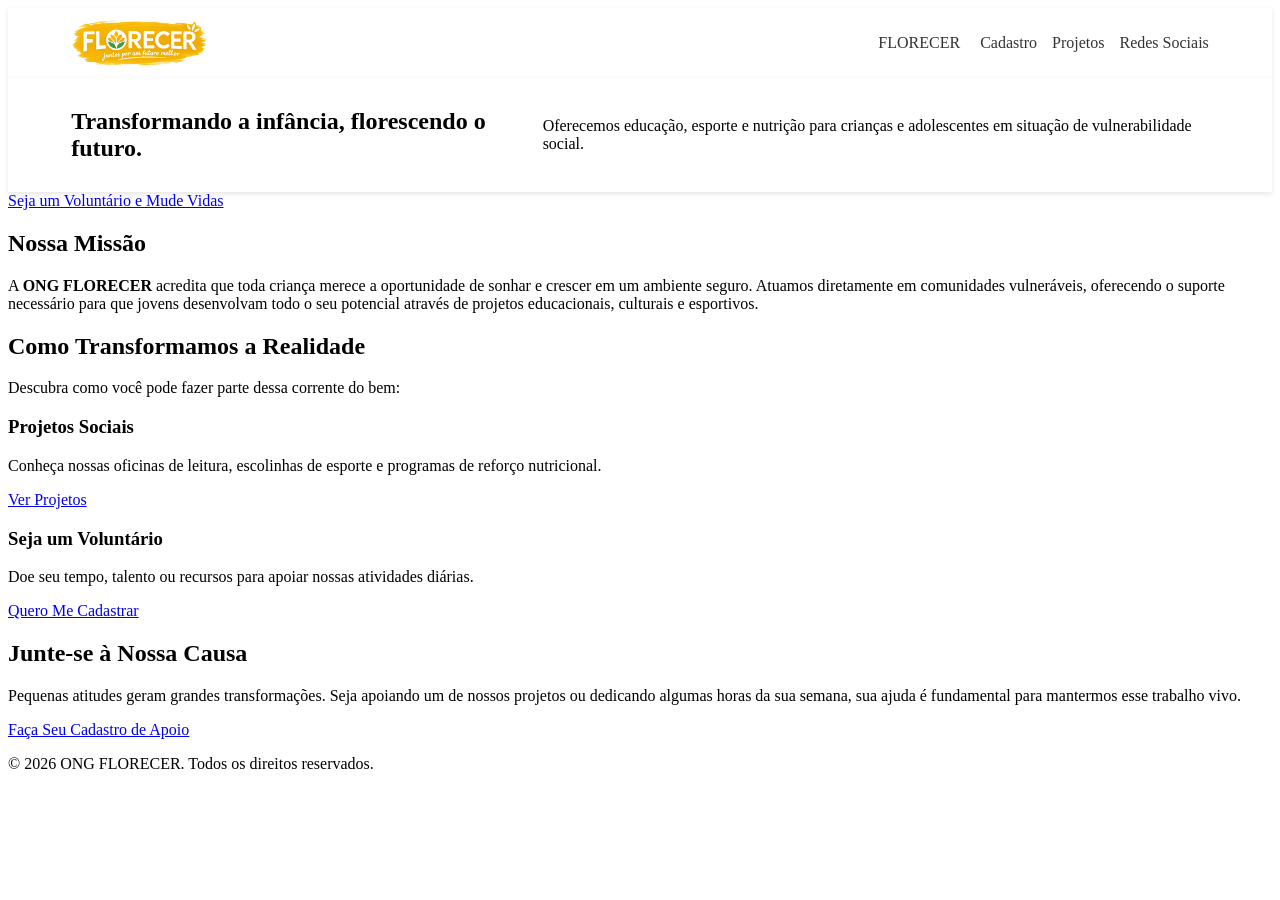
==== index.html @ 0668fda2 "melhorando o site com paginas relacionadas." ====
<!DOCTYPE html>
<html lang="pt-BR">

<head>
    <meta charset="UTF-8">
    <meta name="viewport" content="width=device-width, initial-scale=1.0">
    <link rel="stylesheet" href="../style/style.css">

    <title>ONG FLORECER - Transformando Vidas e Construindo Futuros</title>
</head>

<body>
    <!-- Cabeçalho Principal -->
    <header>
        <img src="../img/florecerTransparente.png" alt="Logo ONG FLORECER">
        <nav>
            <a href="index.html" class="brand-title">FLORECER</a>
            <ul>              
                <li><a href="pages/cadastro.html">Cadastro</a></li>
                <li><a href="pages/projetos.html">Projetos</a></li>
                <li><a href="pages/redes-sociais.html">Redes Sociais</a></li>
            </ul>
        </nav>
    </header>

    <main>
        <!-- Seção Hero: O primeiro impacto visual e emocional -->
        <section class="hero">
            <header>
                <h1>Transformando a infância, florescendo o futuro.</h1>
                <p class="subtitle">
                    Oferecemos educação, esporte e nutrição para crianças e adolescentes em situação de vulnerabilidade social.
                </p>
            </header>

            <div class="cta-box">
                <a href="pages/cadastro.html" class="btn-primary">
                    Seja um Voluntário e Mude Vidas
                </a>
            </div>
        </section>

        <!-- Seção Quem Somos: Foco na missão -->
        <section class="sobre-nos">
            <h2>Nossa Missão</h2>
            <p>
                A <strong>ONG FLORECER</strong> acredita que toda criança merece a oportunidade de sonhar e crescer em um ambiente seguro. Atuamos diretamente em comunidades vulneráveis, oferecendo o suporte necessário para que jovens desenvolvam todo o seu potencial através de projetos educacionais, culturais e esportivos.
            </p>
        </section>

        <!-- Seção O Que Fazemos: Mostra os pilares de atuação -->
        <section class="pilares">
            <h2>Como Transformamos a Realidade</h2>
            <p>Descubra como você pode fazer parte dessa corrente do bem:</p>

            <div class="pilares-links">
                <article class="pilar-card">
                    <h3>Projetos Sociais</h3>
                    <p>Conheça nossas oficinas de leitura, escolinhas de esporte e programas de reforço nutricional.</p>
                    <a href="pages/projetos.html">Ver Projetos</a>
                </article>

                <article class="pilar-card">
                    <h3>Seja um Voluntário</h3>
                    <p>Doe seu tempo, talento ou recursos para apoiar nossas atividades diárias.</p>
                    <a href="pages/cadastro.html">Quero Me Cadastrar</a>
                </article>
            </div>
        </section>

        <!-- Seção Chamada Final para Ação -->
        <section class="contato-chamada">
            <h2>Junte-se à Nossa Causa</h2>
            <p>
                Pequenas atitudes geram grandes transformações. Seja apoiando um de nossos projetos ou dedicando algumas horas da sua semana, sua ajuda é fundamental para mantermos esse trabalho vivo.
            </p>
            <a href="pages/cadastro.html" class="btn-secondary">
                Faça Seu Cadastro de Apoio
            </a>
        </section>
    </main>

    <!-- Rodapé -->
    <footer>
        <p>
            &copy; 2026 ONG FLORECER. Todos os direitos reservados.
        </p>
    </footer>

    <!-- Scripts -->
    <script src="../js/script.js"></script>
</body>

</html>
---- style/style.css ----
/* 1. Estilização do Header (Container principal) */
header {
    display: flex;                  /* Coloca a imagem e o nav lado a lado */
    align-items: center;            /* Alinha verticalmente ao centro */
    justify-content: space-between; /* Espaça a logo à esquerda e o menu à direita */
    padding: 10px 5%;              /* Espaçamento interno (topo/baixo e laterais) */
    background-color: #fff;         /* Cor de fundo do cabeçalho */
    box-shadow: 0 2px 5px rgba(0,0,0,0.1); /* Sombra suave para dar acabamento */
}

/* 2. Estilização e Redimensionamento da Logo */
header img {
    height: 50px;                   /* Define uma altura fixa para a logo */
    width: auto;                    /* Mantém a proporção da imagem sem distorcer */
    object-fit: contain;            /* Garante o ajuste perfeito */
}

/* 3. Ajustes no Menu de Navegação */
header nav {
    display: flex;
    align-items: center;
    gap: 20px;                     /* Espaço entre o título/link da ONG e a lista */
}

/* Estilização da lista de links */
header nav ul {
    display: flex;                  /* Coloca os itens do menu em linha */
    list-style: none;               /* Remove as bolinhas da lista */
    margin: 0;
    padding: 0;
    gap: 15px;                      /* Espaçamento entre cada item do menu */
}

/* Estilização dos links */
header nav a {
    text-decoration: none;          /* Remove o sublinhado padrão dos links */
    color: #333;                    /* Cor do texto */
    font-weight: 500;
    transition: color 0.3s ease;
}

header nav a:hover {
    color: #f1c40f;                 /* Cor ao passar o mouse (ex: amarelo da sua marca) */
}
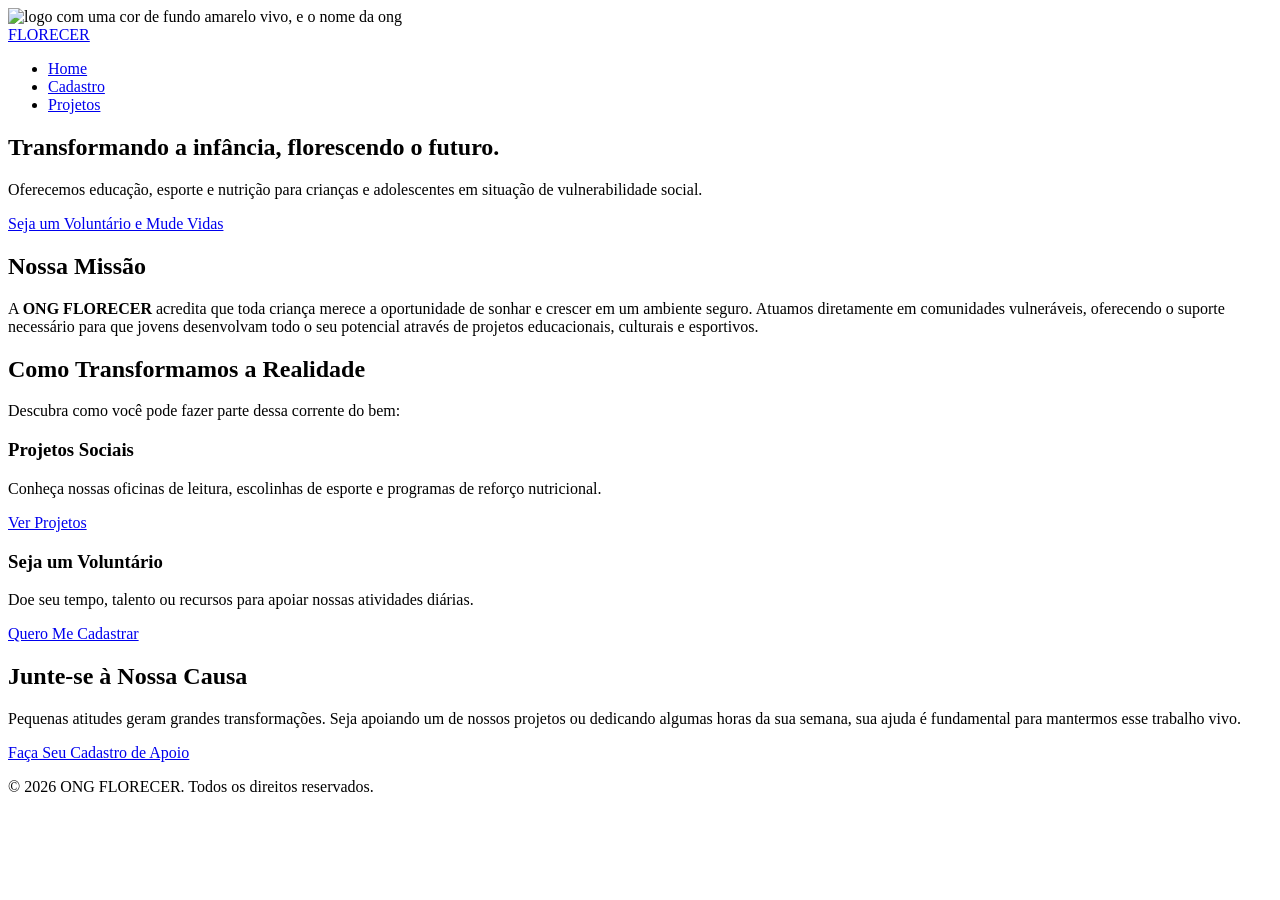
==== commit ffc0dbd4: "Melhorando com css esse site que estou criando para faculdade" ====
--- a/index.html
+++ b/index.html
@@ -4,7 +4,7 @@
 <head>
     <meta charset="UTF-8">
     <meta name="viewport" content="width=device-width, initial-scale=1.0">
-    <link rel="stylesheet" href="../style/style.css">
+    <link rel="stylesheet" href="../Site de ong/style/style.css">
 
     <title>ONG FLORECER - Transformando Vidas e Construindo Futuros</title>
 </head>
@@ -12,13 +12,14 @@
 <body>
     <!-- Cabeçalho Principal -->
     <header>
-        <img src="../img/florecerTransparente.png" alt="Logo ONG FLORECER">
+        <img src="../Site de ong/img/florecerTransparente.png" alt="logo com uma cor de fundo amarelo vivo, e o nome da ong">
         <nav>
-            <a href="index.html" class="brand-title">FLORECER</a>
-            <ul>              
-                <li><a href="pages/cadastro.html">Cadastro</a></li>
-                <li><a href="pages/projetos.html">Projetos</a></li>
-                <li><a href="pages/redes-sociais.html">Redes Sociais</a></li>
+            <a href="index.html">FLORECER</a>
+
+            <ul>
+                <li><a href="index.html">Home</a></li>
+                <li><a href="../Site de ong/pages/cadastro.html">Cadastro</a></li>
+                <li><a href="../Site de ong/pages/projetos.html">Projetos</a></li>
             </ul>
         </nav>
     </header>
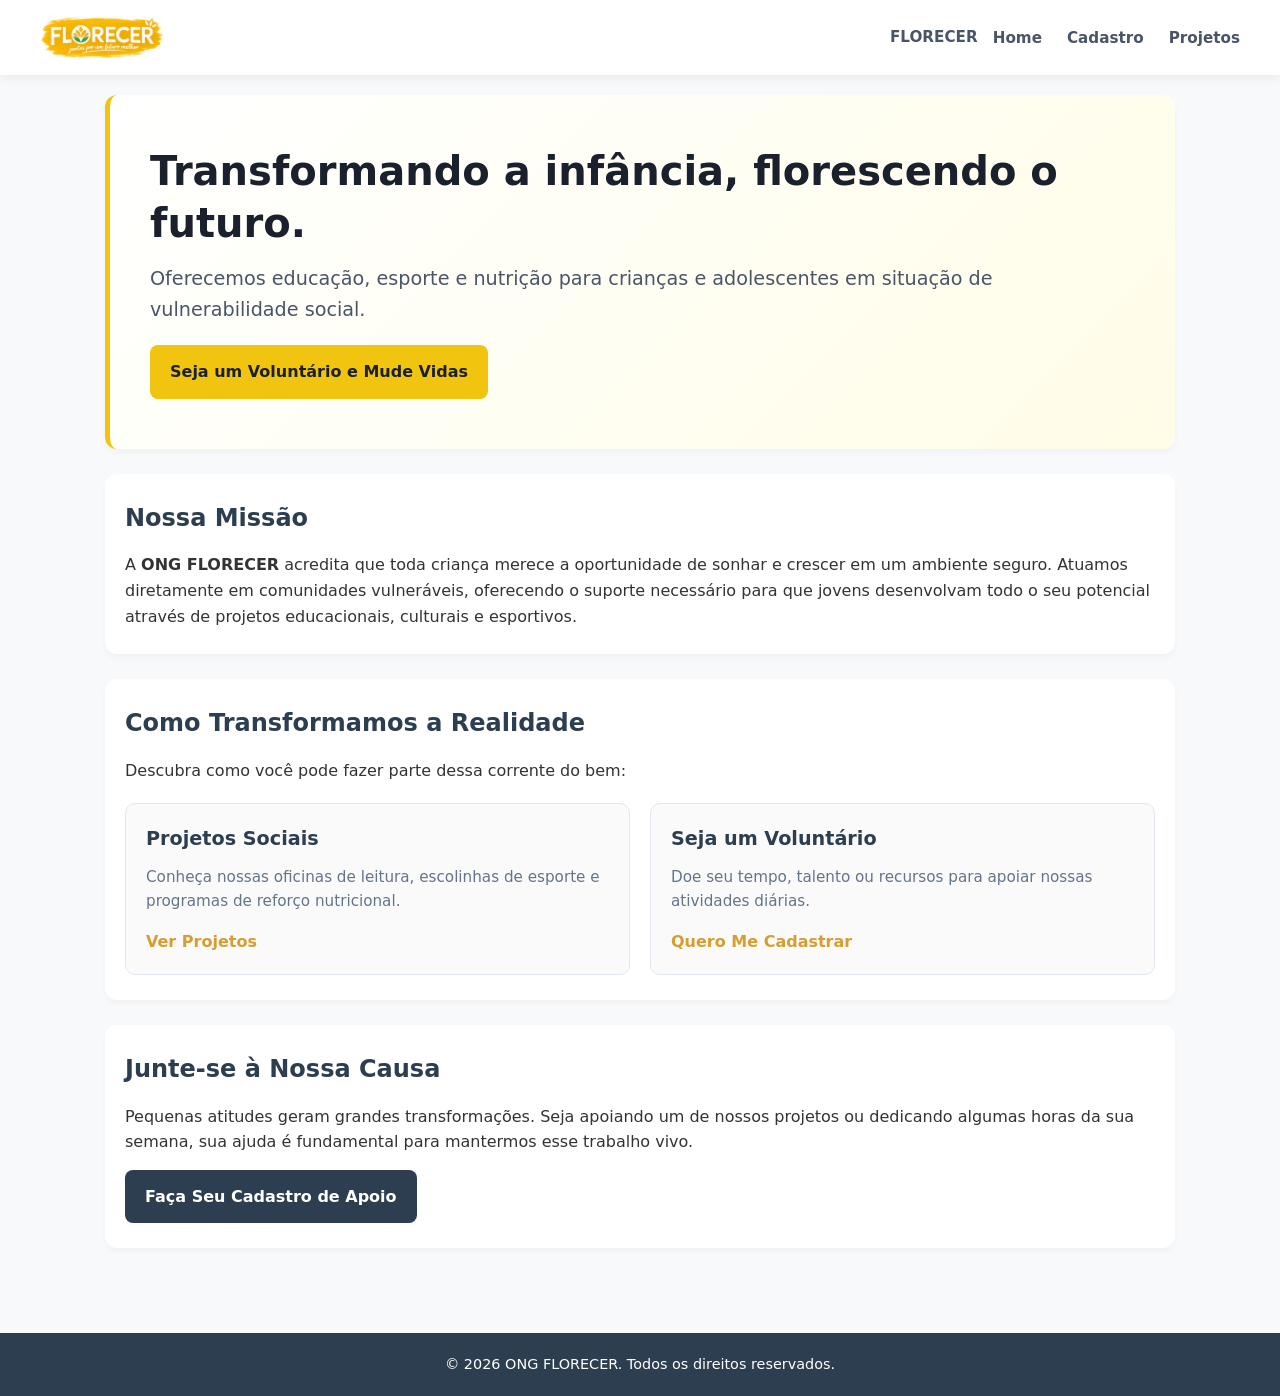
==== commit d342d5d7: "atualizando para hospedar" ====
--- a/index.html
+++ b/index.html
@@ -4,22 +4,22 @@
 <head>
     <meta charset="UTF-8">
     <meta name="viewport" content="width=device-width, initial-scale=1.0">
-    <link rel="stylesheet" href="../Site de ong/style/style.css">
+    <link rel="stylesheet" href="style/style.css">
 
-    <title>ONG FLORECER - Transformando Vidas e Construindo Futuros</title>
+    <title>ONG FLORECER - Transformando Vidas e Construindo Futuros.</title>
 </head>
 
 <body>
     <!-- Cabeçalho Principal -->
     <header>
-        <img src="../Site de ong/img/florecerTransparente.png" alt="logo com uma cor de fundo amarelo vivo, e o nome da ong">
+        <img src="img/florecerTransparente.png" alt="logo com uma cor de fundo amarelo vivo, e o nome da ong">
         <nav>
             <a href="index.html">FLORECER</a>
 
             <ul>
                 <li><a href="index.html">Home</a></li>
-                <li><a href="../Site de ong/pages/cadastro.html">Cadastro</a></li>
-                <li><a href="../Site de ong/pages/projetos.html">Projetos</a></li>
+                <li><a href="pages/cadastro.html">Cadastro</a></li>
+                <li><a href="pages/projetos.html">Projetos</a></li>
             </ul>
         </nav>
     </header>
@@ -89,7 +89,7 @@
     </footer>
 
     <!-- Scripts -->
-    <script src="../js/script.js"></script>
+    <script src="js/script.js"></script>
 </body>
 
 </html>
--- a/style/style.css
+++ b/style/style.css
@@ -0,0 +1,257 @@
+/* ==========================================
+   1. RESET & VARIÁVEIS GLOBAIS
+   ========================================== */
+* {
+    margin: 0;
+    padding: 0;
+    box-sizing: border-box;
+}
+
+body {
+    font-family: 'Segoe UI', system-ui, -apple-system, sans-serif;
+    line-height: 1.6;
+    color: #333333;
+    background-color: #f8f9fa;
+}
+
+/* ==========================================
+   2. CABEÇALHO & NAVEGAÇÃO RESPONSIVA
+   ========================================== */
+header {
+    background-color: #ffffff;
+    padding: 12px 20px;
+    display: flex;
+    flex-wrap: wrap; /* Impede que os itens estourem a tela em celulares pequenos */
+    align-items: center;
+    justify-content: space-between;
+    box-shadow: 0 2px 10px rgba(0, 0, 0, 0.08);
+    position: sticky;
+    top: 0;
+    z-index: 100;
+}
+
+header img {
+    height: 45px;
+    width: auto;
+    object-fit: contain;
+}
+
+header nav {
+    display: flex;
+    align-items: center;
+    gap: 15px;
+    flex-wrap: wrap;
+}
+
+.brand-title {
+    font-weight: 700;
+    font-size: 1.2rem;
+    color: #2c3e50;
+    text-decoration: none;
+    display: none; /* Escondido em celular para poupar espaço; visível em telas maiores */
+}
+
+header nav ul {
+    display: flex;
+    list-style: none;
+    gap: 12px;
+    padding: 0;
+    margin: 0;
+}
+
+header nav a {
+    text-decoration: none;
+    color: #4a5568;
+    font-weight: 600;
+    font-size: 0.95rem;
+    transition: color 0.2s ease;
+}
+
+header nav a:hover {
+    color: #f1c40f;
+}
+
+/* ==========================================
+   3. CONTAINER PRINCIPAL E SEÇÕES
+   ========================================== */
+main {
+    max-width: 1100px;
+    margin: 0 auto;
+    padding: 20px 15px;
+}
+
+section {
+    background-color: #ffffff;
+    padding: 25px 20px;
+    margin-bottom: 25px;
+    border-radius: 12px;
+    box-shadow: 0 4px 6px rgba(0, 0, 0, 0.03);
+}
+
+section h2 {
+    color: #2c3e50;
+    font-size: 1.5rem;
+    margin-bottom: 15px;
+}
+
+/* ==========================================
+   4. SEÇÃO HERO (MENSAGEM DE IMPACTO)
+   ========================================== */
+.hero {
+    background: linear-gradient(135deg, #ffffff 0%, #fffde7 100%);
+    border-left: 5px solid #f1c40f;
+    padding: 30px 20px;
+}
+
+.hero header {
+    background: transparent;
+    box-shadow: none;
+    padding: 0;
+    display: flex;
+    flex-direction: column;
+    align-items: flex-start;
+    position: static;
+}
+
+.hero h1 {
+    font-size: 1.75rem;
+    color: #1a202c;
+    line-height: 1.3;
+    margin-bottom: 15px;
+}
+
+.hero .subtitle {
+    font-size: 1rem;
+    color: #4a5568;
+    margin-bottom: 20px;
+}
+
+/* ==========================================
+   5. BOTÕES (CTAs)
+   ========================================== */
+.btn-primary, .btn-secondary {
+    display: block; /* No mobile, ocupa a largura total para fácil toque */
+    width: 100%;
+    text-align: center;
+    background-color: #f1c40f;
+    color: #1a202c;
+    font-weight: 700;
+    padding: 14px 20px;
+    border-radius: 8px;
+    text-decoration: none;
+    transition: transform 0.2s ease, background-color 0.2s ease;
+}
+
+.btn-secondary {
+    background-color: #2c3e50;
+    color: #ffffff;
+    margin-top: 15px;
+}
+
+.btn-primary:hover {
+    background-color: #e0b000;
+    transform: translateY(-2px);
+}
+
+.btn-secondary:hover {
+    background-color: #1a252f;
+    transform: translateY(-2px);
+}
+
+/* ==========================================
+   6. PILARES / CARDS DE PROJETOS E VOLUNTARIADO
+   ========================================== */
+.pilares-links {
+    display: flex;
+    flex-direction: column;
+    gap: 20px;
+    margin-top: 20px;
+}
+
+.pilar-card {
+    border: 1px solid #e2e8f0;
+    border-radius: 10px;
+    padding: 20px;
+    background-color: #fafafa;
+    display: flex;
+    flex-direction: column;
+    justify-content: space-between;
+}
+
+.pilar-card h3 {
+    color: #2c3e50;
+    font-size: 1.2rem;
+    margin-bottom: 10px;
+}
+
+.pilar-card p {
+    color: #64748b;
+    font-size: 0.95rem;
+    margin-bottom: 15px;
+}
+
+.pilar-card a {
+    color: #d69e2e;
+    font-weight: 700;
+    text-decoration: none;
+}
+
+.pilar-card a:hover {
+    text-decoration: underline;
+}
+
+/* ==========================================
+   7. RODAPÉ
+   ========================================== */
+footer {
+    text-align: center;
+    padding: 20px;
+    background-color: #2c3e50;
+    color: #ffffff;
+    font-size: 0.9rem;
+    margin-top: 40px;
+}
+
+/* ==========================================
+   8. MEDIA QUERIES (TABLETS E DESKTOPS)
+   ========================================== */
+
+/* Telas a partir de 768px (Tablets e Notebooks) */
+@media (min-width: 768px) {
+    header {
+        padding: 15px 40px;
+    }
+
+    .brand-title {
+        display: inline-block; /* Exibe o nome ao lado do logo */
+    }
+
+    header nav ul {
+        gap: 25px;
+    }
+
+    .hero {
+        padding: 50px 40px;
+    }
+
+    .hero h1 {
+        font-size: 2.5rem;
+    }
+
+    .hero .subtitle {
+        font-size: 1.2rem;
+    }
+
+    /* Botões deixam de ocupar 100% da tela */
+    .btn-primary, .btn-secondary {
+        display: inline-block;
+        width: auto;
+    }
+
+    /* Cards lado a lado usando Grid */
+    .pilares-links {
+        display: grid;
+        grid-template-columns: 1fr 1fr;
+        gap: 20px;
+    }
+}
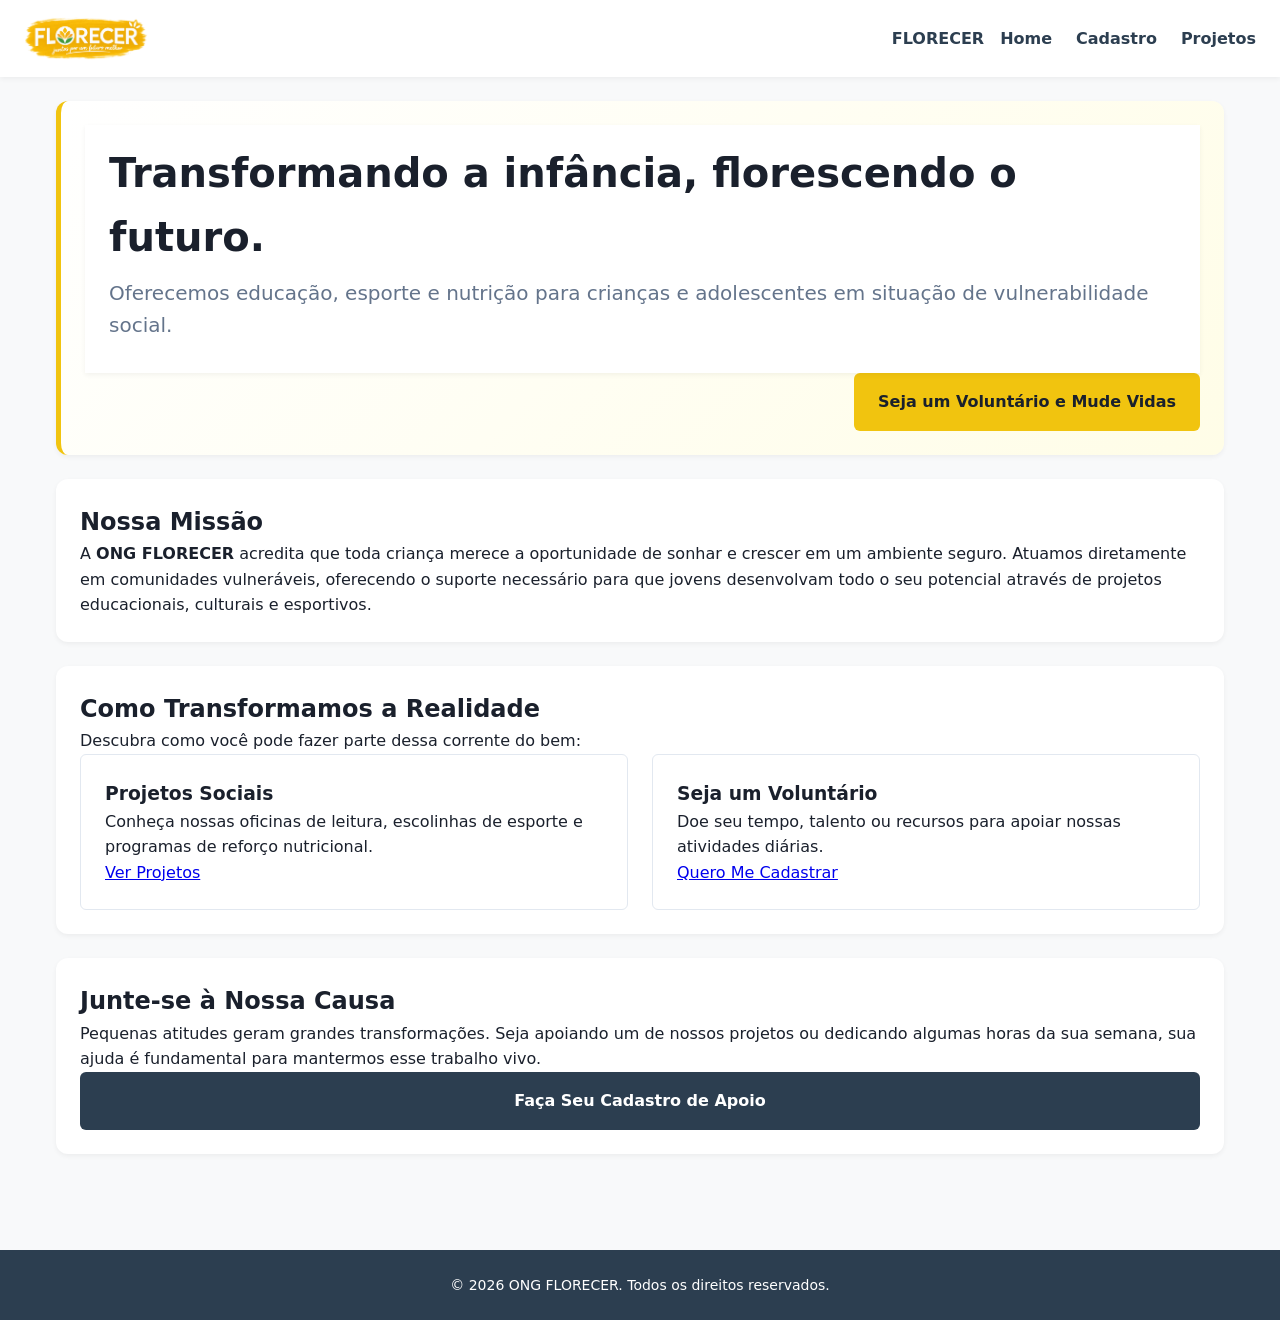
==== commit b9feb0f3: "adicionando css na página para melhlor apresentação." ====
--- a/index.html
+++ b/index.html
@@ -89,7 +89,7 @@
     </footer>
 
     <!-- Scripts -->
-    <script src="js/script.js"></script>
+    <!--<script src="js/script.js"></script>-->
 </body>
 
 </html>
--- a/style/style.css
+++ b/style/style.css
@@ -1,30 +1,84 @@
-/* ==========================================
-   1. RESET & VARIÁVEIS GLOBAIS
-   ========================================== */
-* {
+/* ==========================================================================
+   1. SISTEMA DE DESIGN & VARIÁVEIS CUSTOMIZADAS (DESIGN SYSTEM)
+   ========================================================================== */
+:root {
+    /* Paleta de Cores */
+    --color-primary: #f1c40f;          /* Amarelo ONG Florecer */
+    --color-primary-hover: #d69e2e;    /* Amarelo Dark */
+    --color-secondary: #2c3e50;        /* Azul Escuro / Texto Principal */
+    --color-secondary-hover: #1a252f;
+    --color-bg-body: #f8f9fa;          /* Fundo da página */
+    --color-bg-card: #ffffff;          /* Fundo dos cards e seções */
+    --color-text-dark: #1a202c;
+    --color-text-muted: #64748b;
+    --color-border: #e2e8f0;
+
+    /* Escala Tipográfica (Escalável via rem) */
+    --font-family: 'Segoe UI', system-ui, -apple-system, sans-serif;
+    --font-size-base: 1rem;            /* 16px por padrão */
+    --font-size-sm: 0.875rem;          /* 14px */
+    --font-size-lg: 1.25rem;           /* 20px */
+    --font-size-xl: 1.75rem;           /* 28px */
+    --font-size-xxl: 2.5rem;           /* 40px */
+
+    /* Espaçamento Modular (Escala base 8px) */
+    --space-xs: 0.5rem;   /* 8px */
+    --space-sm: 1rem;     /* 16px */
+    --space-md: 1.5rem;   /* 24px */
+    --space-lg: 2rem;     /* 32px */
+    --space-xl: 3rem;     /* 48px */
+
+    /* Bordas e Sombras */
+    --radius-sm: 6px;
+    --radius-md: 12px;
+    --shadow-sm: 0 2px 5px rgba(0, 0, 0, 0.05);
+    --shadow-md: 0 4px 12px rgba(0, 0, 0, 0.08);
+
+    /* Grid System */
+    --grid-gap: var(--space-sm);
+}
+
+/* ==========================================================================
+   2. REGRAS GLOBAIS & RESET
+   ========================================================================== */
+*, *::before, *::after {
     margin: 0;
     padding: 0;
     box-sizing: border-box;
 }
 
+html {
+    font-size: 100%; /* Garante a acessibilidade mantendo a preferência do usuário */
+    scroll-behavior: smooth;
+}
+
 body {
-    font-family: 'Segoe UI', system-ui, -apple-system, sans-serif;
+    font-family: var(--font-family);
+    font-size: var(--font-size-base);
     line-height: 1.6;
-    color: #333333;
-    background-color: #f8f9fa;
-}
-
-/* ==========================================
-   2. CABEÇALHO & NAVEGAÇÃO RESPONSIVA
-   ========================================== */
+    color: var(--color-text-dark);
+    background-color: var(--color-bg-body);
+}
+
+img {
+    max-width: 100%;
+    height: auto;
+    display: block;
+}
+
+/* ==========================================================================
+   3. FLEXBOX: COMPONENTES DE INTERFACE & ALINHAMENTOS MICROS
+   ========================================================================== */
+
+/* Header & Nav com Flexbox */
 header {
-    background-color: #ffffff;
-    padding: 12px 20px;
-    display: flex;
-    flex-wrap: wrap; /* Impede que os itens estourem a tela em celulares pequenos */
+    background-color: var(--color-bg-card);
+    padding: var(--space-sm) var(--space-md);
+    display: flex;
+    flex-wrap: wrap;
     align-items: center;
     justify-content: space-between;
-    box-shadow: 0 2px 10px rgba(0, 0, 0, 0.08);
+    box-shadow: var(--shadow-sm);
     position: sticky;
     top: 0;
     z-index: 100;
@@ -33,225 +87,208 @@
 header img {
     height: 45px;
     width: auto;
-    object-fit: contain;
 }
 
 header nav {
     display: flex;
     align-items: center;
-    gap: 15px;
-    flex-wrap: wrap;
-}
-
-.brand-title {
-    font-weight: 700;
-    font-size: 1.2rem;
-    color: #2c3e50;
-    text-decoration: none;
-    display: none; /* Escondido em celular para poupar espaço; visível em telas maiores */
+    gap: var(--space-sm);
 }
 
 header nav ul {
     display: flex;
     list-style: none;
-    gap: 12px;
-    padding: 0;
-    margin: 0;
+    gap: var(--space-sm);
 }
 
 header nav a {
     text-decoration: none;
-    color: #4a5568;
+    color: var(--color-secondary);
     font-weight: 600;
-    font-size: 0.95rem;
     transition: color 0.2s ease;
 }
 
 header nav a:hover {
-    color: #f1c40f;
-}
-
-/* ==========================================
-   3. CONTAINER PRINCIPAL E SEÇÕES
-   ========================================== */
+    color: var(--color-primary-hover);
+}
+
+/* Botões de Ação (CTAs) */
+.btn-primary, .btn-secondary {
+    display: flex;
+    align-items: center;
+    justify-content: center;
+    width: 100%;
+    padding: var(--space-sm) var(--space-md);
+    font-weight: 700;
+    border-radius: var(--radius-sm);
+    text-decoration: none;
+    border: none;
+    cursor: pointer;
+    transition: transform 0.2s ease, background-color 0.2s ease;
+}
+
+.btn-primary {
+    background-color: var(--color-primary);
+    color: var(--color-text-dark);
+}
+
+.btn-secondary {
+    background-color: var(--color-secondary);
+    color: #ffffff;
+}
+
+.btn-primary:hover {
+    background-color: var(--color-primary-hover);
+    transform: translateY(-2px);
+}
+
+.btn-secondary:hover {
+    background-color: var(--color-secondary-hover);
+    transform: translateY(-2px);
+}
+
+/* Formulário de Cadastro com Flexbox */
+form fieldset {
+    border: 1px solid var(--color-border);
+    border-radius: var(--radius-sm);
+    padding: var(--space-md);
+    display: flex;
+    flex-direction: column;
+    gap: var(--space-sm);
+}
+
+form label {
+    font-weight: 600;
+    color: var(--color-secondary);
+}
+
+form input {
+    width: 100%;
+    padding: 10px 14px;
+    border: 1px solid var(--color-border);
+    border-radius: var(--radius-sm);
+    font-size: var(--font-size-base);
+}
+
+/* ==========================================================================
+   4. SISTEMA MACRO DE LAYOUT: GRID DE 12 COLUNAS & BREAKPOINTS ESTREITOS
+   ========================================================================== */
+
+/* Container Principal */
 main {
-    max-width: 1100px;
+    max-width: 1200px;
     margin: 0 auto;
-    padding: 20px 15px;
-}
-
+    padding: var(--space-md) var(--space-sm);
+}
+
+/* Estrutura Macro em Grid 12 Colunas (Mobile First: 1 coluna por padrão) */
+.grid-container, 
+.pilares-links,
+.projetos-grid {
+    display: grid;
+    grid-template-columns: repeat(12, 1fr);
+    gap: var(--grid-gap);
+}
+
+/* Seções Padrão */
 section {
-    background-color: #ffffff;
-    padding: 25px 20px;
-    margin-bottom: 25px;
-    border-radius: 12px;
-    box-shadow: 0 4px 6px rgba(0, 0, 0, 0.03);
-}
-
-section h2 {
-    color: #2c3e50;
-    font-size: 1.5rem;
-    margin-bottom: 15px;
-}
-
-/* ==========================================
-   4. SEÇÃO HERO (MENSAGEM DE IMPACTO)
-   ========================================== */
-.hero {
+    background-color: var(--color-bg-card);
+    padding: var(--space-md);
+    margin-bottom: var(--space-md);
+    border-radius: var(--radius-md);
+    box-shadow: var(--shadow-sm);
+}
+
+/* Seção Hero */
+.hero, .hero-page {
     background: linear-gradient(135deg, #ffffff 0%, #fffde7 100%);
-    border-left: 5px solid #f1c40f;
-    padding: 30px 20px;
-}
-
-.hero header {
-    background: transparent;
-    box-shadow: none;
-    padding: 0;
-    display: flex;
-    flex-direction: column;
-    align-items: flex-start;
-    position: static;
-}
-
-.hero h1 {
-    font-size: 1.75rem;
-    color: #1a202c;
-    line-height: 1.3;
-    margin-bottom: 15px;
-}
-
-.hero .subtitle {
-    font-size: 1rem;
-    color: #4a5568;
-    margin-bottom: 20px;
-}
-
-/* ==========================================
-   5. BOTÕES (CTAs)
-   ========================================== */
-.btn-primary, .btn-secondary {
-    display: block; /* No mobile, ocupa a largura total para fácil toque */
-    width: 100%;
-    text-align: center;
-    background-color: #f1c40f;
-    color: #1a202c;
-    font-weight: 700;
-    padding: 14px 20px;
-    border-radius: 8px;
-    text-decoration: none;
-    transition: transform 0.2s ease, background-color 0.2s ease;
-}
-
-.btn-secondary {
-    background-color: #2c3e50;
-    color: #ffffff;
-    margin-top: 15px;
-}
-
-.btn-primary:hover {
-    background-color: #e0b000;
-    transform: translateY(-2px);
-}
-
-.btn-secondary:hover {
-    background-color: #1a252f;
-    transform: translateY(-2px);
-}
-
-/* ==========================================
-   6. PILARES / CARDS DE PROJETOS E VOLUNTARIADO
-   ========================================== */
-.pilares-links {
-    display: flex;
-    flex-direction: column;
-    gap: 20px;
-    margin-top: 20px;
-}
-
-.pilar-card {
-    border: 1px solid #e2e8f0;
-    border-radius: 10px;
-    padding: 20px;
-    background-color: #fafafa;
+    border-left: 5px solid var(--color-primary);
+}
+
+.hero h1, .hero-page h1 {
+    font-size: var(--font-size-xl);
+    margin-bottom: var(--space-xs);
+}
+
+.subtitle {
+    color: var(--color-text-muted);
+    font-size: var(--font-size-base);
+    margin-bottom: var(--space-sm);
+}
+
+/* Ocupação das Colunas no Grid (Por Padrão no Mobile = 12 colunas / Largura total) */
+.hero, .sobre-nos, .pilares, .contato-chamada, .sobre, .form-section, .projetos-container {
+    grid-column: span 12;
+}
+
+.pilar-card, .card-projeto {
+    grid-column: span 12;
+    border: 1px solid var(--color-border);
+    border-radius: var(--radius-sm);
+    padding: var(--space-md);
     display: flex;
     flex-direction: column;
     justify-content: space-between;
 }
 
-.pilar-card h3 {
-    color: #2c3e50;
-    font-size: 1.2rem;
-    margin-bottom: 10px;
-}
-
-.pilar-card p {
-    color: #64748b;
-    font-size: 0.95rem;
-    margin-bottom: 15px;
-}
-
-.pilar-card a {
-    color: #d69e2e;
-    font-weight: 700;
-    text-decoration: none;
-}
-
-.pilar-card a:hover {
-    text-decoration: underline;
-}
-
-/* ==========================================
-   7. RODAPÉ
-   ========================================== */
+/* Rodapé */
 footer {
     text-align: center;
-    padding: 20px;
-    background-color: #2c3e50;
+    padding: var(--space-md);
+    background-color: var(--color-secondary);
     color: #ffffff;
-    font-size: 0.9rem;
-    margin-top: 40px;
-}
-
-/* ==========================================
-   8. MEDIA QUERIES (TABLETS E DESKTOPS)
-   ========================================== */
-
-/* Telas a partir de 768px (Tablets e Notebooks) */
-@media (min-width: 768px) {
-    header {
-        padding: 15px 40px;
-    }
-
-    .brand-title {
-        display: inline-block; /* Exibe o nome ao lado do logo */
+    font-size: var(--font-size-sm);
+    margin-top: var(--space-xl);
+}
+
+/* ==========================================================================
+   5. BREAKPOINTS ESTREITOS (MEDIA QUERIES)
+   ========================================================================== */
+
+/* --- BREAKPOINT 1: TABLET (min-width: 768px) --- */
+@media screen and (min-width: 768px) {
+    :root {
+        --grid-gap: var(--space-md);
     }
 
     header nav ul {
-        gap: 25px;
-    }
-
-    .hero {
-        padding: 50px 40px;
-    }
-
+        gap: var(--space-md);
+    }
+
+    .btn-primary, .btn-secondary {
+        width: auto;
+    }
+
+    /* Cards ocupam 6 colunas cada no Tablet (lado a lado, 2 por linha) */
+    .pilar-card, .card-projeto {
+        grid-column: span 6;
+    }
+}
+
+/* --- BREAKPOINT 2: DESKTOP (min-width: 1024px) --- */
+@media screen and (min-width: 1024px) {
     .hero h1 {
-        font-size: 2.5rem;
+        font-size: var(--font-size-xxl);
     }
 
     .hero .subtitle {
-        font-size: 1.2rem;
-    }
-
-    /* Botões deixam de ocupar 100% da tela */
-    .btn-primary, .btn-secondary {
-        display: inline-block;
-        width: auto;
-    }
-
-    /* Cards lado a lado usando Grid */
-    .pilares-links {
-        display: grid;
-        grid-template-columns: 1fr 1fr;
-        gap: 20px;
+        font-size: var(--font-size-lg);
+    }
+
+    /* Na tela de projetos em Desktop, os 3 cards ocupam 4 colunas cada (12/3 = 4) */
+    .projetos-grid .card-projeto {
+        grid-column: span 4;
+    }
+
+    /* Ajustes na Hero para divisão 7 colunas (Texto) e 5 colunas (Ação) */
+    .hero header {
+        grid-column: span 7;
+    }
+
+    .hero .cta-box {
+        grid-column: span 5;
+        display: flex;
+        align-items: center;
+        justify-content: flex-end;
     }
 }
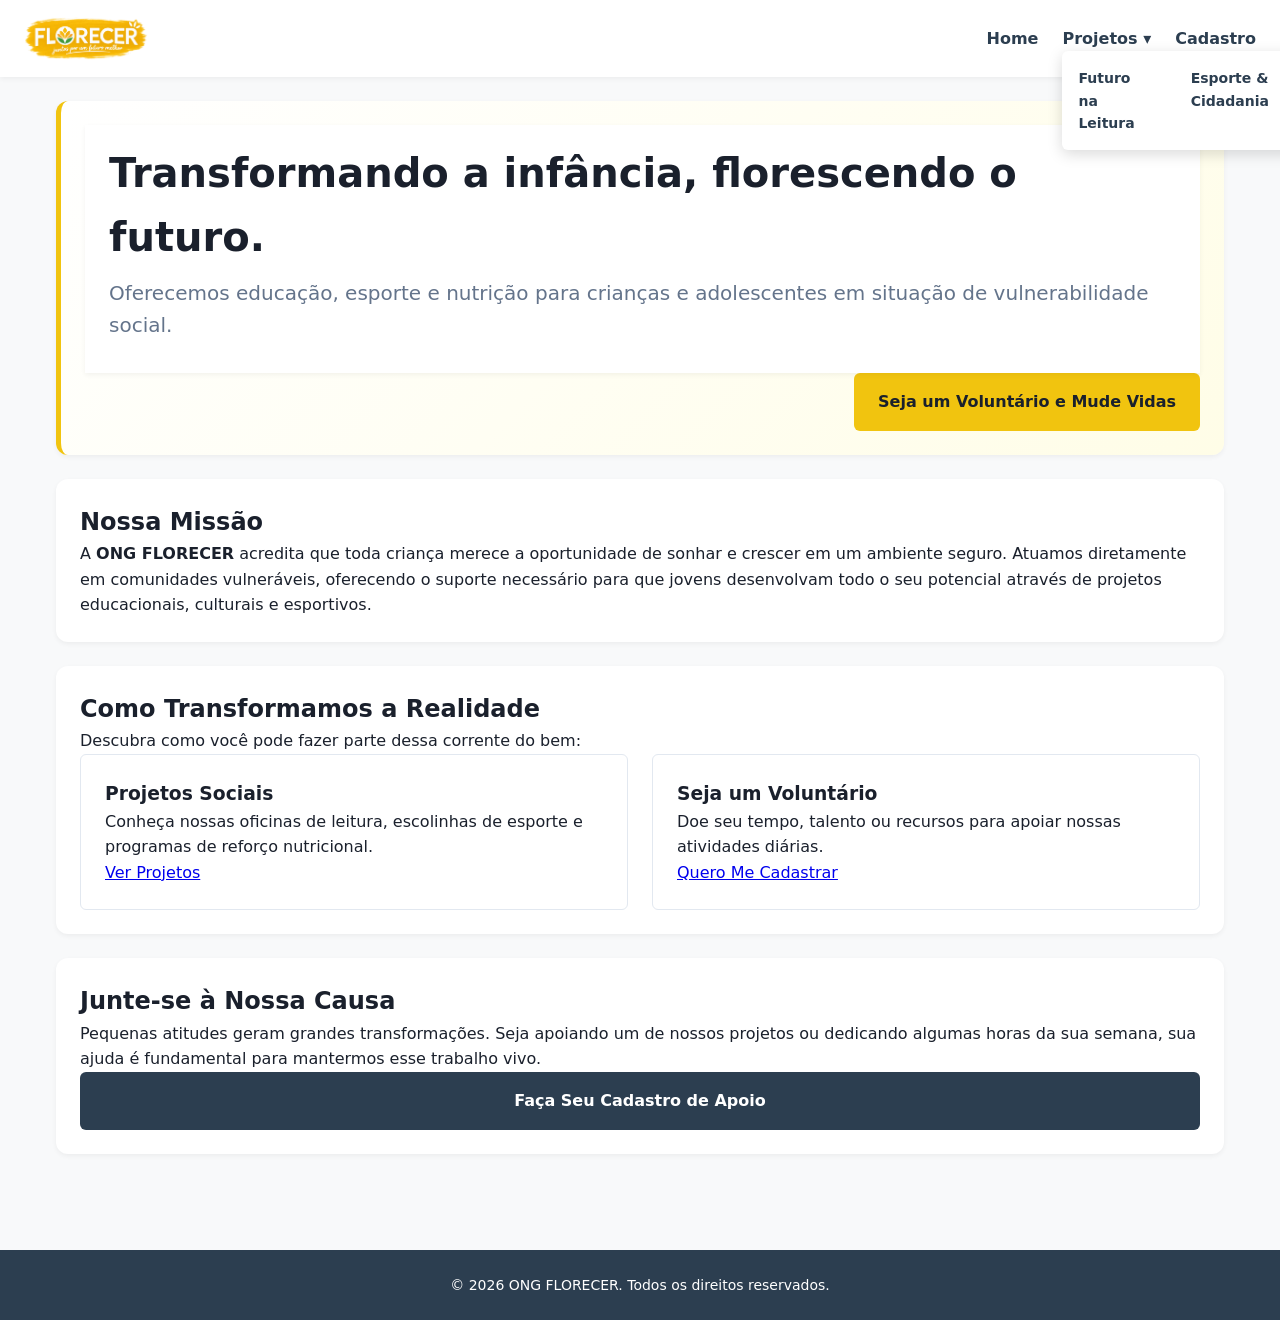
==== commit 5fc021d1: "atualizando o menu e sbmenu" ====
--- a/index.html
+++ b/index.html
@@ -10,19 +10,42 @@
 </head>
 
 <body>
-    <!-- Cabeçalho Principal -->
-    <header>
-        <img src="img/florecerTransparente.png" alt="logo com uma cor de fundo amarelo vivo, e o nome da ong">
-        <nav>
-            <a href="index.html">FLORECER</a>
+    <!-- Cabeçalho Principal com Menu Hambúrguer e Dropdown -->
+    <header class="main-header">
+        <div class="logo-container">
+            <a href="index.html">
+                <img src="img/florecerTransparente.png" alt="Logo ONG FLORECER">
+            </a>
+        </div>
 
+        <!-- Botão Hambúrguer para Mobile -->
+        <button class="hamburger-btn" aria-label="Abrir Menu de Navegação" aria-expanded="false" aria-controls="primary-menu">
+            <span class="bar"></span>
+            <span class="bar"></span>
+            <span class="bar"></span>
+        </button>
+
+        <!-- Navegação Principal -->
+        <nav class="nav-menu" id="primary-menu">
             <ul>
-                <li><a href="index.html">Home</a></li>
-                <li><a href="pages/cadastro.html">Cadastro</a></li>
-                <li><a href="pages/projetos.html">Projetos</a></li>
+                <li><a href="index.html" class="nav-link active">Home</a></li>
+                
+                <!-- Item com Submenu Dropdown -->
+                <li class="dropdown">
+                    <a href="pages/projetos.html" class="nav-link dropdown-toggle" aria-haspopup="true" aria-expanded="false">
+                        Projetos <span class="arrow">▾</span>
+                    </a>
+                    <ul class="dropdown-menu">
+                        <li><a href="pages/projetos.html#leitura">Futuro na Leitura</a></li>
+                        <li><a href="pages/projetos.html#esportes">Esporte & Cidadania</a></li>
+                        <li><a href="pages/projetos.html#nutricao">Nutrir com Amor</a></li>
+                    </ul>
+                </li>
+
+                <li><a href="pages/cadastro.html" class="nav-link">Cadastro</a></li>
             </ul>
         </nav>
-    </header>
+    </header>    
 
     <main>
         <!-- Seção Hero: O primeiro impacto visual e emocional -->
@@ -89,7 +112,7 @@
     </footer>
 
     <!-- Scripts -->
-    <!--<script src="js/script.js"></script>-->
+    <script src="js/script.js"></script>
 </body>
 
 </html>
--- a/style/style.css
+++ b/style/style.css
@@ -1,21 +1,21 @@
 /* ==========================================================================
-   1. SISTEMA DE DESIGN & VARIÁVEIS CUSTOMIZADAS (DESIGN SYSTEM)
+   1. SISTEMA DE DESIGN & VARIÁVEIS CUSTOMIZADAS
    ========================================================================== */
 :root {
     /* Paleta de Cores */
     --color-primary: #f1c40f;          /* Amarelo ONG Florecer */
-    --color-primary-hover: #d69e2e;    /* Amarelo Dark */
+    --color-primary-hover: #d69e2e;
     --color-secondary: #2c3e50;        /* Azul Escuro / Texto Principal */
     --color-secondary-hover: #1a252f;
-    --color-bg-body: #f8f9fa;          /* Fundo da página */
-    --color-bg-card: #ffffff;          /* Fundo dos cards e seções */
+    --color-bg-body: #f8f9fa;          
+    --color-bg-card: #ffffff;          
     --color-text-dark: #1a202c;
     --color-text-muted: #64748b;
     --color-border: #e2e8f0;
 
     /* Escala Tipográfica (Escalável via rem) */
     --font-family: 'Segoe UI', system-ui, -apple-system, sans-serif;
-    --font-size-base: 1rem;            /* 16px por padrão */
+    --font-size-base: 1rem;            /* 16px */
     --font-size-sm: 0.875rem;          /* 14px */
     --font-size-lg: 1.25rem;           /* 20px */
     --font-size-xl: 1.75rem;           /* 28px */
@@ -32,7 +32,7 @@
     --radius-sm: 6px;
     --radius-md: 12px;
     --shadow-sm: 0 2px 5px rgba(0, 0, 0, 0.05);
-    --shadow-md: 0 4px 12px rgba(0, 0, 0, 0.08);
+    --shadow-md: 0 4px 15px rgba(0, 0, 0, 0.15);
 
     /* Grid System */
     --grid-gap: var(--space-sm);
@@ -48,7 +48,7 @@
 }
 
 html {
-    font-size: 100%; /* Garante a acessibilidade mantendo a preferência do usuário */
+    font-size: 100%;
     scroll-behavior: smooth;
 }
 
@@ -67,11 +67,9 @@
 }
 
 /* ==========================================================================
-   3. FLEXBOX: COMPONENTES DE INTERFACE & ALINHAMENTOS MICROS
-   ========================================================================== */
-
-/* Header & Nav com Flexbox */
-header {
+   3. CABEÇALHO & ESTRUTURA DE EMPILHAMENTO (Z-INDEX CORRIGIDO)
+   ========================================================================== */
+header, .main-header {
     background-color: var(--color-bg-card);
     padding: var(--space-sm) var(--space-md);
     display: flex;
@@ -79,9 +77,10 @@
     align-items: center;
     justify-content: space-between;
     box-shadow: var(--shadow-sm);
-    position: sticky;
-    top: 0;
-    z-index: 100;
+    
+    /* Chave para a solução do z-index: */
+    position: relative;
+    z-index: 9999 !important; /* Coloca o header acima de tudo na página */
 }
 
 header img {
@@ -89,30 +88,167 @@
     width: auto;
 }
 
-header nav {
+/* Menu Hambúrguer (Botão) */
+.hamburger-btn {
     display: flex;
-    align-items: center;
-    gap: var(--space-sm);
-}
-
-header nav ul {
-    display: flex;
+    flex-direction: column;
+    justify-content: space-between;
+    width: 30px;
+    height: 21px;
+    background: transparent;
+    border: none;
+    cursor: pointer;
+    padding: 0;
+    z-index: 10000;
+}
+
+.hamburger-btn .bar {
+    width: 100%;
+    height: 3px;
+    background-color: var(--color-secondary);
+    border-radius: 2px;
+    transition: all 0.3s ease;
+}
+
+/* Animação do Ícone Hambúrguer -> X */
+.hamburger-btn.active .bar:nth-child(1) {
+    transform: translateY(9px) rotate(45deg);
+}
+.hamburger-btn.active .bar:nth-child(2) {
+    opacity: 0;
+}
+.hamburger-btn.active .bar:nth-child(3) {
+    transform: translateY(-9px) rotate(-45deg);
+}
+
+/* ==========================================================================
+   4. NAVEGAÇÃO E DROPDOWN (CORRIGIDO)
+   ========================================================================== */
+.dropdown {
+    position: relative;
+}
+
+/* Escondido por padrão em todas as telas */
+.dropdown-menu {
+    display: none;
+    position: absolute;
+    top: 100%;
+    left: 0;
+    background-color: var(--color-bg-card);
+    min-width: 200px;
+    box-shadow: var(--shadow-md);
+    border-radius: var(--radius-sm);
+    padding: var(--space-xs) 0;
     list-style: none;
-    gap: var(--space-sm);
-}
-
-header nav a {
+    z-index: 10001;
+}
+
+.dropdown-menu a {
+    display: block;
+    padding: var(--space-xs) var(--space-sm);
+    color: var(--color-text-dark);
+    font-size: var(--font-size-sm);
     text-decoration: none;
-    color: var(--color-secondary);
-    font-weight: 600;
-    transition: color 0.2s ease;
-}
-
-header nav a:hover {
+}
+
+.dropdown-menu a:hover,
+.dropdown-menu a:focus {
+    background-color: var(--color-bg-body);
     color: var(--color-primary-hover);
 }
 
-/* Botões de Ação (CTAs) */
+/* --- REGRAS DO MENU MOBILE (ABAIXO DE 768px) --- */
+@media screen and (max-width: 767px) {
+    .nav-menu {
+        display: none; /* Escondido por padrão */
+        position: absolute;
+        top: 100%;
+        left: 0;
+        width: 100%;
+        background-color: var(--color-bg-card);
+        box-shadow: 0 10px 25px rgba(0, 0, 0, 0.2);
+        z-index: 9999 !important;
+        border-bottom: 3px solid var(--color-primary);
+    }
+
+    .nav-menu.active {
+        display: block !important;
+    }
+
+    .nav-menu ul {
+        display: flex;
+        flex-direction: column;
+        list-style: none;
+        padding: var(--space-sm) var(--space-md);
+        gap: var(--space-sm);
+    }
+
+    .nav-menu a {
+        display: block;
+        padding: 8px 0;
+        text-decoration: none;
+        color: var(--color-secondary);
+        font-weight: 600;
+        font-size: 1.1rem;
+    }
+
+    /* Submenu no mobile: Escondido por padrão, abre APENAS com a classe .show via JS */
+    .dropdown-menu {
+        position: static;
+        box-shadow: none;
+        padding-left: var(--space-sm);
+        background-color: var(--color-bg-body);
+        margin-top: 5px;
+        display: none; 
+    }
+
+    .dropdown-menu.show {
+        display: block !important;
+    }
+}
+
+/* --- REGRAS PARA DESKTOP (768px OU MAIS) --- */
+@media screen and (min-width: 768px) {
+    .hamburger-btn {
+        display: none;
+    }
+
+    .nav-menu {
+        display: flex !important;
+        position: static;
+        box-shadow: none;
+        background: transparent;
+        border: none;
+    }
+
+    .nav-menu ul {
+        display: flex;
+        flex-direction: row;
+        list-style: none;
+        gap: var(--space-md);
+    }
+
+    .nav-menu a {
+        text-decoration: none;
+        color: var(--color-secondary);
+        font-weight: 600;
+        transition: color 0.2s ease;
+    }
+
+    .nav-menu a:hover {
+        color: var(--color-primary-hover);
+    }
+
+    /* No Desktop, o dropdown só abre no passar do mouse (hover) ou foco do teclado */
+    .dropdown:hover > .dropdown-menu,
+    .dropdown:focus-within > .dropdown-menu {
+        display: block;
+    }
+}
+
+/* ==========================================================================
+   5. BOTÕES DE AÇÃO (CTAs)
+   ========================================================================== */
 .btn-primary, .btn-secondary {
     display: flex;
     align-items: center;
@@ -147,41 +283,17 @@
     transform: translateY(-2px);
 }
 
-/* Formulário de Cadastro com Flexbox */
-form fieldset {
-    border: 1px solid var(--color-border);
-    border-radius: var(--radius-sm);
-    padding: var(--space-md);
-    display: flex;
-    flex-direction: column;
-    gap: var(--space-sm);
-}
-
-form label {
-    font-weight: 600;
-    color: var(--color-secondary);
-}
-
-form input {
-    width: 100%;
-    padding: 10px 14px;
-    border: 1px solid var(--color-border);
-    border-radius: var(--radius-sm);
-    font-size: var(--font-size-base);
-}
-
-/* ==========================================================================
-   4. SISTEMA MACRO DE LAYOUT: GRID DE 12 COLUNAS & BREAKPOINTS ESTREITOS
-   ========================================================================== */
-
-/* Container Principal */
+/* ==========================================================================
+   6. SISTEMA MACRO DE LAYOUT & CARDS (GRID DE 12 COLUNAS)
+   ========================================================================== */
 main {
     max-width: 1200px;
     margin: 0 auto;
     padding: var(--space-md) var(--space-sm);
-}
-
-/* Estrutura Macro em Grid 12 Colunas (Mobile First: 1 coluna por padrão) */
+    position: relative;
+    z-index: 1; /* Garante que todo o conteúdo fique em camada inferior ao menu */
+}
+
 .grid-container, 
 .pilares-links,
 .projetos-grid {
@@ -190,13 +302,14 @@
     gap: var(--grid-gap);
 }
 
-/* Seções Padrão */
 section {
     background-color: var(--color-bg-card);
     padding: var(--space-md);
     margin-bottom: var(--space-md);
     border-radius: var(--radius-md);
     box-shadow: var(--shadow-sm);
+    position: relative;
+    z-index: 1;
 }
 
 /* Seção Hero */
@@ -216,7 +329,6 @@
     margin-bottom: var(--space-sm);
 }
 
-/* Ocupação das Colunas no Grid (Por Padrão no Mobile = 12 colunas / Largura total) */
 .hero, .sobre-nos, .pilares, .contato-chamada, .sobre, .form-section, .projetos-container {
     grid-column: span 12;
 }
@@ -229,6 +341,163 @@
     display: flex;
     flex-direction: column;
     justify-content: space-between;
+    transition: transform 0.3s ease, box-shadow 0.3s ease, border-color 0.3s ease;
+    overflow: hidden;
+}
+
+.card-projeto:hover,
+.card-projeto:focus-within {
+    transform: translateY(-5px);
+    box-shadow: var(--shadow-md);
+    border-color: var(--color-primary);
+}
+
+.card-projeto img {
+    transition: transform 0.5s ease;
+}
+
+.card-projeto:hover img {
+    transform: scale(1.03);
+}
+
+/* ==========================================================================
+   7. FORMULÁRIOS & PSEUDO-CLASSES DE VALIDAÇÃO
+   ========================================================================== */
+form fieldset {
+    border: 1px solid var(--color-border);
+    border-radius: var(--radius-sm);
+    padding: var(--space-md);
+    display: flex;
+    flex-direction: column;
+    gap: var(--space-sm);
+}
+
+form label {
+    font-weight: 600;
+    color: var(--color-secondary);
+}
+
+form input {
+    width: 100%;
+    padding: 10px 14px;
+    border: 1px solid var(--color-border);
+    border-radius: var(--radius-sm);
+    font-size: var(--font-size-base);
+}
+
+form input:focus,
+form select:focus,
+form textarea:focus {
+    outline: 2px solid var(--color-primary);
+    border-color: transparent;
+    box-shadow: 0 0 0 3px rgba(241, 196, 15, 0.2);
+}
+
+form input:not(:placeholder-shown):valid {
+    border-color: #27ae60;
+    background-image: url('data:image/svg+xml;utf8,<svg xmlns="http://www.w3.org/2000/svg" width="16" height="16" viewBox="0 0 24 24" fill="none" stroke="%2327ae60" stroke-width="3"><polyline points="20 6 9 17 4 12"></polyline></svg>');
+    background-repeat: no-repeat;
+    background-position: right 10px center;
+}
+
+form input:not(:placeholder-shown):invalid {
+    border-color: #e74c3c;
+    background-image: url('data:image/svg+xml;utf8,<svg xmlns="http://www.w3.org/2000/svg" width="16" height="16" viewBox="0 0 24 24" fill="none" stroke="%23e74c3c" stroke-width="3"><circle cx="12" cy="12" r="10"></circle><line x1="12" y1="8" x2="12" y2="12"></line><line x1="12" y1="16" x2="12.01" y2="16"></line></svg>');
+    background-repeat: no-repeat;
+    background-position: right 10px center;
+}
+
+/* ==========================================================================
+   8. MODAL & ALERTAS
+   ========================================================================== */
+.modal-overlay {
+    position: fixed;
+    top: 0;
+    left: 0;
+    width: 100%;
+    height: 100%;
+    background: rgba(0, 0, 0, 0.5);
+    display: flex;
+    align-items: center;
+    justify-content: center;
+    opacity: 0;
+    pointer-events: none;
+    transition: opacity 0.3s ease;
+    z-index: 100000;
+}
+
+.modal-overlay.active {
+    opacity: 1;
+    pointer-events: all;
+}
+
+.modal-content {
+    background: var(--color-bg-card);
+    padding: var(--space-lg);
+    border-radius: var(--radius-md);
+    max-width: 500px;
+    width: 90%;
+    box-shadow: var(--shadow-md);
+    position: relative;
+    transform: translateY(-20px);
+    transition: transform 0.3s ease;
+}
+
+.modal-overlay.active .modal-content {
+    transform: translateY(0);
+}
+
+.modal-close {
+    position: absolute;
+    top: 15px;
+    right: 15px;
+    background: transparent;
+    border: none;
+    font-size: 1.5rem;
+    cursor: pointer;
+    color: var(--color-text-muted);
+}
+
+/* ==========================================================================
+   9. MEDIA QUERIES PARA GRID RESPONSIVO
+   ========================================================================== */
+@media screen and (min-width: 768px) {
+    :root {
+        --grid-gap: var(--space-md);
+    }
+
+    .btn-primary, .btn-secondary {
+        width: auto;
+    }
+
+    .pilar-card, .card-projeto {
+        grid-column: span 6;
+    }
+}
+
+@media screen and (min-width: 1024px) {
+    .hero h1 {
+        font-size: var(--font-size-xxl);
+    }
+
+    .hero .subtitle {
+        font-size: var(--font-size-lg);
+    }
+
+    .projetos-grid .card-projeto {
+        grid-column: span 4;
+    }
+
+    .hero header {
+        grid-column: span 7;
+    }
+
+    .hero .cta-box {
+        grid-column: span 5;
+        display: flex;
+        align-items: center;
+        justify-content: flex-end;
+    }
 }
 
 /* Rodapé */
@@ -239,56 +508,6 @@
     color: #ffffff;
     font-size: var(--font-size-sm);
     margin-top: var(--space-xl);
-}
-
-/* ==========================================================================
-   5. BREAKPOINTS ESTREITOS (MEDIA QUERIES)
-   ========================================================================== */
-
-/* --- BREAKPOINT 1: TABLET (min-width: 768px) --- */
-@media screen and (min-width: 768px) {
-    :root {
-        --grid-gap: var(--space-md);
-    }
-
-    header nav ul {
-        gap: var(--space-md);
-    }
-
-    .btn-primary, .btn-secondary {
-        width: auto;
-    }
-
-    /* Cards ocupam 6 colunas cada no Tablet (lado a lado, 2 por linha) */
-    .pilar-card, .card-projeto {
-        grid-column: span 6;
-    }
-}
-
-/* --- BREAKPOINT 2: DESKTOP (min-width: 1024px) --- */
-@media screen and (min-width: 1024px) {
-    .hero h1 {
-        font-size: var(--font-size-xxl);
-    }
-
-    .hero .subtitle {
-        font-size: var(--font-size-lg);
-    }
-
-    /* Na tela de projetos em Desktop, os 3 cards ocupam 4 colunas cada (12/3 = 4) */
-    .projetos-grid .card-projeto {
-        grid-column: span 4;
-    }
-
-    /* Ajustes na Hero para divisão 7 colunas (Texto) e 5 colunas (Ação) */
-    .hero header {
-        grid-column: span 7;
-    }
-
-    .hero .cta-box {
-        grid-column: span 5;
-        display: flex;
-        align-items: center;
-        justify-content: flex-end;
-    }
+    position: relative;
+    z-index: 1;
 }
